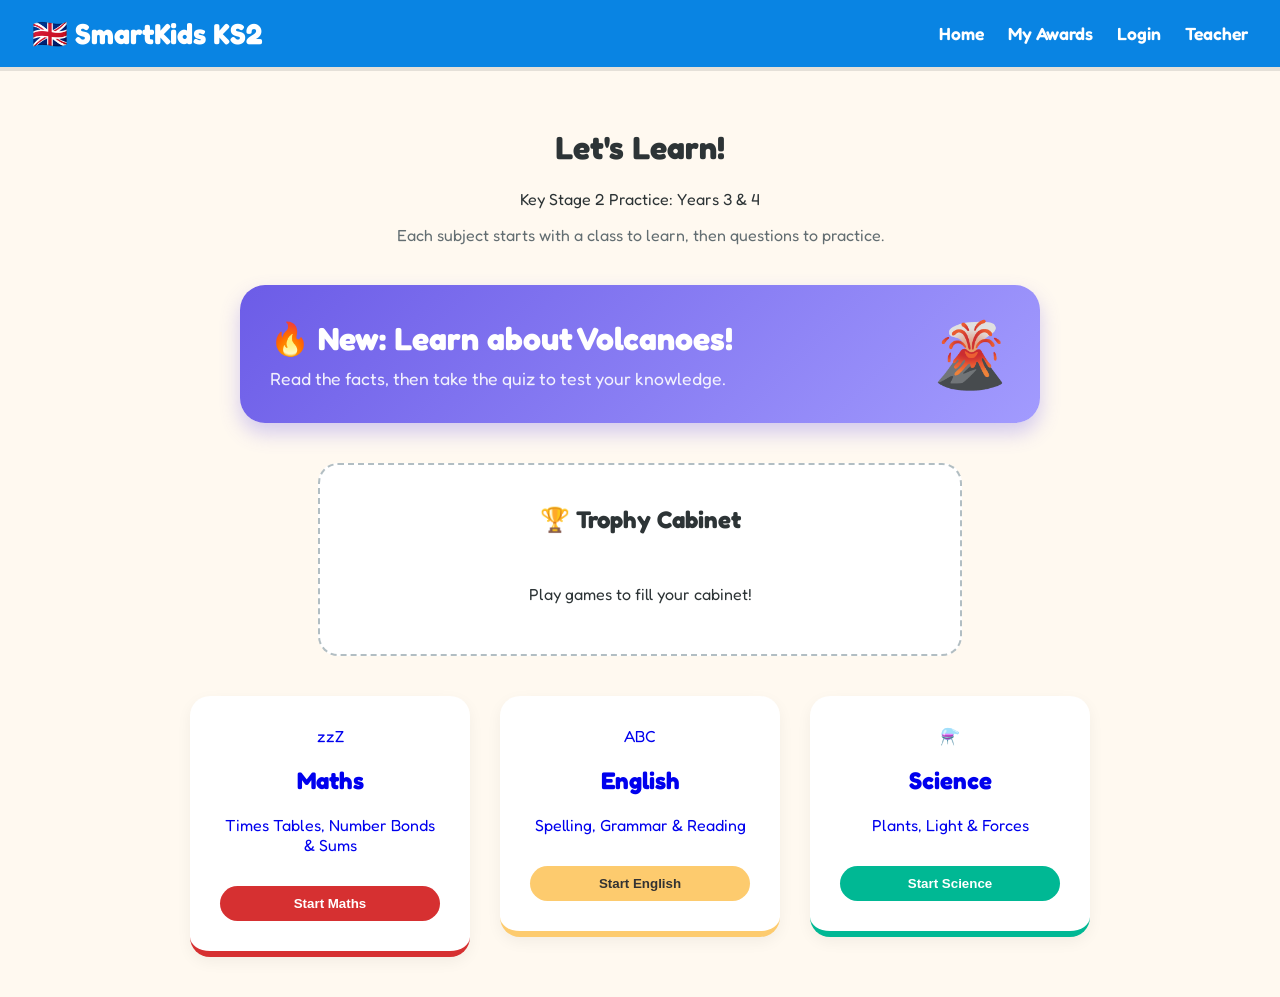
==== index.html @ 9d1cb2d1 "Initial commit: KS2 classes and quizzes" ====
<!DOCTYPE html>
<html lang="en">
<head>
    <meta charset="UTF-8">
    <meta name="viewport" content="width=device-width, initial-scale=1.0">
    <title>SmartKids UK - Key Stage 2</title>
    <link rel="stylesheet" href="styles.css">
    <link href="https://fonts.googleapis.com/css2?family=Fredoka:wght@400;600&display=swap" rel="stylesheet">
</head>
<body>
    <header>
        <div class="logo">🇬🇧 SmartKids KS2</div>
        <nav>
            <a href="index.html" class="active">Home</a>
            <a href="#awards">My Awards</a>
            <a href="login.html" id="loginLink">Login</a>
            <a href="teacher.html">Teacher</a>
        </nav>
    </header>

    <main>
        <div class="hero">
            <h1>Let's Learn!</h1>
            <p>Key Stage 2 Practice: Years 3 & 4</p>
            <p style="margin-top:8px;color:#636e72;">Each subject starts with a class to learn, then questions to practice.</p>
        </div>

        <!-- Featured Lesson -->
        <div class="featured-section">
            <a href="lesson_volcano.html" class="featured-card">
                <div class="featured-text">
                    <h2>🔥 New: Learn about Volcanoes!</h2>
                    <p>Read the facts, then take the quiz to test your knowledge.</p>
                </div>
                <div class="featured-icon">🌋</div>
            </a>
        </div>

        <!-- Trophy Cabinet -->
        <div id="awards" class="awards-section">
            <h2>🏆 Trophy Cabinet</h2>
            <div class="trophy-shelf" id="trophyShelf">
                <p>Complete lessons to win trophies!</p>
            </div>
        </div>

        <div class="subject-container">
            <!-- Maths Card -->
            <a href="maths.html" style="text-decoration: none;">
                <div class="card maths">
                    <div class="icon">zzZ</div>
                    <h2>Maths</h2>
                    <p>Times Tables, Number Bonds & Sums</p>
                    <button>Start Maths</button>
                </div>
            </a>

            <!-- English Card -->
            <a href="english.html" style="text-decoration: none;">
                <div class="card english">
                    <div class="icon">ABC</div>
                    <h2>English</h2>
                    <p>Spelling, Grammar & Reading</p>
                    <button>Start English</button>
                </div>
            </a>

            <!-- Science Card -->
            <a href="science.html" style="text-decoration: none;">
                <div class="card science">
                    <div class="icon">⚗️</div>
                    <h2>Science</h2>
                    <p>Plants, Light & Forces</p>
                    <button>Start Science</button>
                </div>
            </a>
        </div>
    </main>

    <script>
        // Load Awards
        const mScore = parseInt(localStorage.getItem('mathsScore') || 0);
        const eScore = parseInt(localStorage.getItem('englishScore') || 0);
        const sScore = parseInt(localStorage.getItem('scienceScore') || 0);
        const mQ = parseInt(localStorage.getItem('mathsQuestions') || 0);
        const eQ = parseInt(localStorage.getItem('englishQuestions') || 0);
        const sQ = parseInt(localStorage.getItem('scienceQuestions') || 0);
        const studentName = localStorage.getItem('studentName');
        if (studentName) {
            const link = document.getElementById('loginLink');
            if (link) link.textContent = "Logged in: " + studentName;
        }
        
        const shelf = document.getElementById('trophyShelf');
        let trophies = "";
        
        // Maths Awards
        if (mScore >= 50) trophies += '<div class="trophy bronze" title="Maths Bronze">🥉<br><small>Maths</small></div>';
        if (mScore >= 100) trophies += '<div class="trophy silver" title="Maths Silver">🥈<br><small>Maths</small></div>';
        if (mScore >= 200) trophies += '<div class="trophy gold" title="Maths Gold">🥇<br><small>Maths</small></div>';
        const mMilestones = Math.floor(mQ/15);
        if (mMilestones > 0) trophies += `<div class="trophy bronze" title="Maths Q Milestone">🎖️<br><small>Q${mMilestones*15}</small></div>`;

        // English Awards
        if (eScore >= 50) trophies += '<div class="trophy bronze" title="English Bronze">🥉<br><small>English</small></div>';
        if (eScore >= 100) trophies += '<div class="trophy silver" title="English Silver">🥈<br><small>English</small></div>';
        if (eScore >= 200) trophies += '<div class="trophy gold" title="English Gold">🥇<br><small>English</small></div>';
        const eMilestones = Math.floor(eQ/15);
        if (eMilestones > 0) trophies += `<div class="trophy bronze" title="English Q Milestone">🎖️<br><small>Q${eMilestones*15}</small></div>`;

        // Science Awards
        if (sScore >= 50) trophies += '<div class="trophy bronze" title="Science Bronze">🥉<br><small>Science</small></div>';
        if (sScore >= 100) trophies += '<div class="trophy silver" title="Science Silver">🥈<br><small>Science</small></div>';
        if (sScore >= 200) trophies += '<div class="trophy gold" title="Science Gold">🥇<br><small>Science</small></div>';
        const sMilestones = Math.floor(sQ/15);
        if (sMilestones > 0) trophies += `<div class="trophy bronze" title="Science Q Milestone">🎖️<br><small>Q${sMilestones*15}</small></div>`;
        
        if (trophies) {
            shelf.innerHTML = trophies;
        } else {
            shelf.innerHTML = "<p>Play games to fill your cabinet!</p>";
        }
    </script>
</body>
</html>
---- styles.css ----
:root {
    --bg-color: #FFF9F0;
    --text-color: #2D3436;
    --header-bg: #0984e3;      /* Royal Blue */
    --maths-color: #d63031;    /* Red */
    --english-color: #fdcb6e;  /* Yellow */
    --science-color: #00b894;  /* Green */
}

body {
    font-family: 'Fredoka', sans-serif;
    background-color: var(--bg-color);
    color: var(--text-color);
    margin: 0;
    padding: 0;
}

header {
    background-color: var(--header-bg);
    padding: 1rem 2rem;
    display: flex;
    justify-content: space-between;
    align-items: center;
    color: white;
    box-shadow: 0 4px 0 rgba(0,0,0,0.1);
}

.logo { font-size: 1.8rem; font-weight: bold; }

nav a {
    color: white;
    text-decoration: none;
    margin-left: 20px;
    font-weight: 600;
    font-size: 1.1rem;
}

main { max-width: 900px; margin: 0 auto; padding: 40px 20px; text-align: center; }

.awards-section {
    background: white;
    padding: 20px;
    border-radius: 20px;
    margin: 20px auto;
    max-width: 600px;
    border: 2px dashed #b2bec3;
}
.trophy-shelf { display: flex; justify-content: center; gap: 20px; min-height: 80px; align-items: center; }
.trophy { font-size: 2.5rem; text-align: center; font-size: 1rem; }

.subject-container { display: flex; justify-content: center; gap: 30px; flex-wrap: wrap; margin-top: 40px; }

.card {
    background: white;
    padding: 30px;
    width: 220px;
    border-radius: 20px;
    box-shadow: 0 5px 15px rgba(0,0,0,0.05);
    transition: transform 0.2s;
    border-bottom: 6px solid #ddd;
    cursor: pointer;
}
.card:hover { transform: translateY(-8px); }
.card.maths { border-color: var(--maths-color); }
.card.english { border-color: var(--english-color); }
.card.science { border-color: var(--science-color); }

.card button {
    margin-top: 15px;
    border: none;
    padding: 10px 20px;
    border-radius: 20px;
    font-weight: bold;
    color: white;
    cursor: pointer;
    width: 100%;
}
.card.maths button { background: var(--maths-color); }
.card.english button { background: var(--english-color); color: #333; }
.card.science button { background: var(--science-color); }

/* Game Area */
.game-area {
    background: white;
    padding: 40px;
    border-radius: 30px;
    max-width: 500px;
    margin: 0 auto;
    border: 4px solid var(--maths-color);
    box-shadow: 0 10px 20px rgba(0,0,0,0.05);
}

.score-board { display: flex; justify-content: space-between; font-weight: bold; margin-bottom: 15px; font-size: 1.2rem; }
#question { font-size: 3rem; margin: 30px 0; }
input { font-size: 2rem; padding: 10px; width: 150px; text-align: center; border-radius: 10px; border: 2px solid #ccc; font-family: inherit; }
.check-btn { width: 100%; padding: 15px; font-size: 1.3rem; background: var(--maths-color); color: white; border: none; border-radius: 15px; margin-top: 20px; cursor: pointer; }
.feedback { font-size: 1.5rem; margin-top: 20px; height: 30px; font-weight: bold; }
.correct { color: #00b894; }
.wrong { color: #d63031; }

/* Multiple Choice Grid */
.options-grid {
    display: grid;
    grid-template-columns: 1fr 1fr;
    gap: 15px;
    margin-top: 20px;
}
.option-btn {
    padding: 20px;
    font-size: 1.2rem;
    border: 3px solid #dfe6e9;
    background: white;
    border-radius: 15px;
    cursor: pointer;
    font-weight: bold;
    color: var(--text-color);
    transition: all 0.2s;
    font-family: inherit;
}
.option-btn:hover {
    background: #f1f2f6;
    border-color: #b2bec3;
    transform: translateY(-3px);
}
.option-btn:active {
    transform: translateY(2px);
}

/* Lesson Layouts */
.lesson-card {
    background: white;
    padding: 40px;
    border-radius: 30px;
    max-width: 700px;
    margin: 0 auto;
    box-shadow: 0 10px 20px rgba(0,0,0,0.1);
    text-align: left;
}

.lesson-header {
    text-align: center;
    margin-bottom: 30px;
    border-bottom: 2px solid #eee;
    padding-bottom: 20px;
}

.fact-box {
    background: #f1f2f6;
    padding: 20px;
    border-radius: 15px;
    margin-bottom: 20px;
    border-left: 5px solid var(--science-color);
}

.fact-box h3 { margin-top: 0; color: #2d3436; }
.highlight { font-weight: bold; padding: 2px 5px; border-radius: 5px; color: white; }
.highlight.red { background: #d63031; }
.highlight.orange { background: #e17055; }

.start-quiz-btn {
    display: block;
    width: 100%;
    padding: 20px;
    font-size: 1.5rem;
    background: var(--science-color);
    color: white;
    border: none;
    border-radius: 15px;
    cursor: pointer;
    font-weight: bold;
    margin-top: 30px;
    transition: transform 0.2s;
}
.start-quiz-btn:hover { transform: scale(1.02); }

/* Featured Lesson on Home */
.featured-section {
    margin: 40px auto;
    max-width: 800px;
    text-align: left;
}
.featured-card {
    background: linear-gradient(135deg, #6c5ce7, #a29bfe);
    color: white;
    padding: 30px;
    border-radius: 25px;
    display: flex;
    align-items: center;
    justify-content: space-between;
    box-shadow: 0 10px 20px rgba(108, 92, 231, 0.3);
    cursor: pointer;
    text-decoration: none;
    transition: transform 0.3s;
}
.featured-card:hover { transform: translateY(-5px); }
.featured-text h2 { margin: 0 0 10px 0; font-size: 2rem; }
.featured-text p { margin: 0; font-size: 1.1rem; opacity: 0.9; }
.featured-icon { font-size: 4rem; }

/* Lesson Images */
.lesson-img {
    width: 100%;
    max-height: 250px;
    object-fit: cover;
    border-radius: 10px;
    margin-top: 15px;
    box-shadow: 0 4px 8px rgba(0,0,0,0.1);
}

.quiz-image {
    max-width: 100%;
    max-height: 250px;
    border-radius: 15px;
    box-shadow: 0 5px 15px rgba(0,0,0,0.15);
    border: 3px solid white;
}

.tip-box {
    background: #e8f5fd;
    border: 2px solid #81d4fa;
    color: #2d3436;
    padding: 14px;
    border-radius: 12px;
    font-size: 1rem;
    margin-bottom: 15px;
}
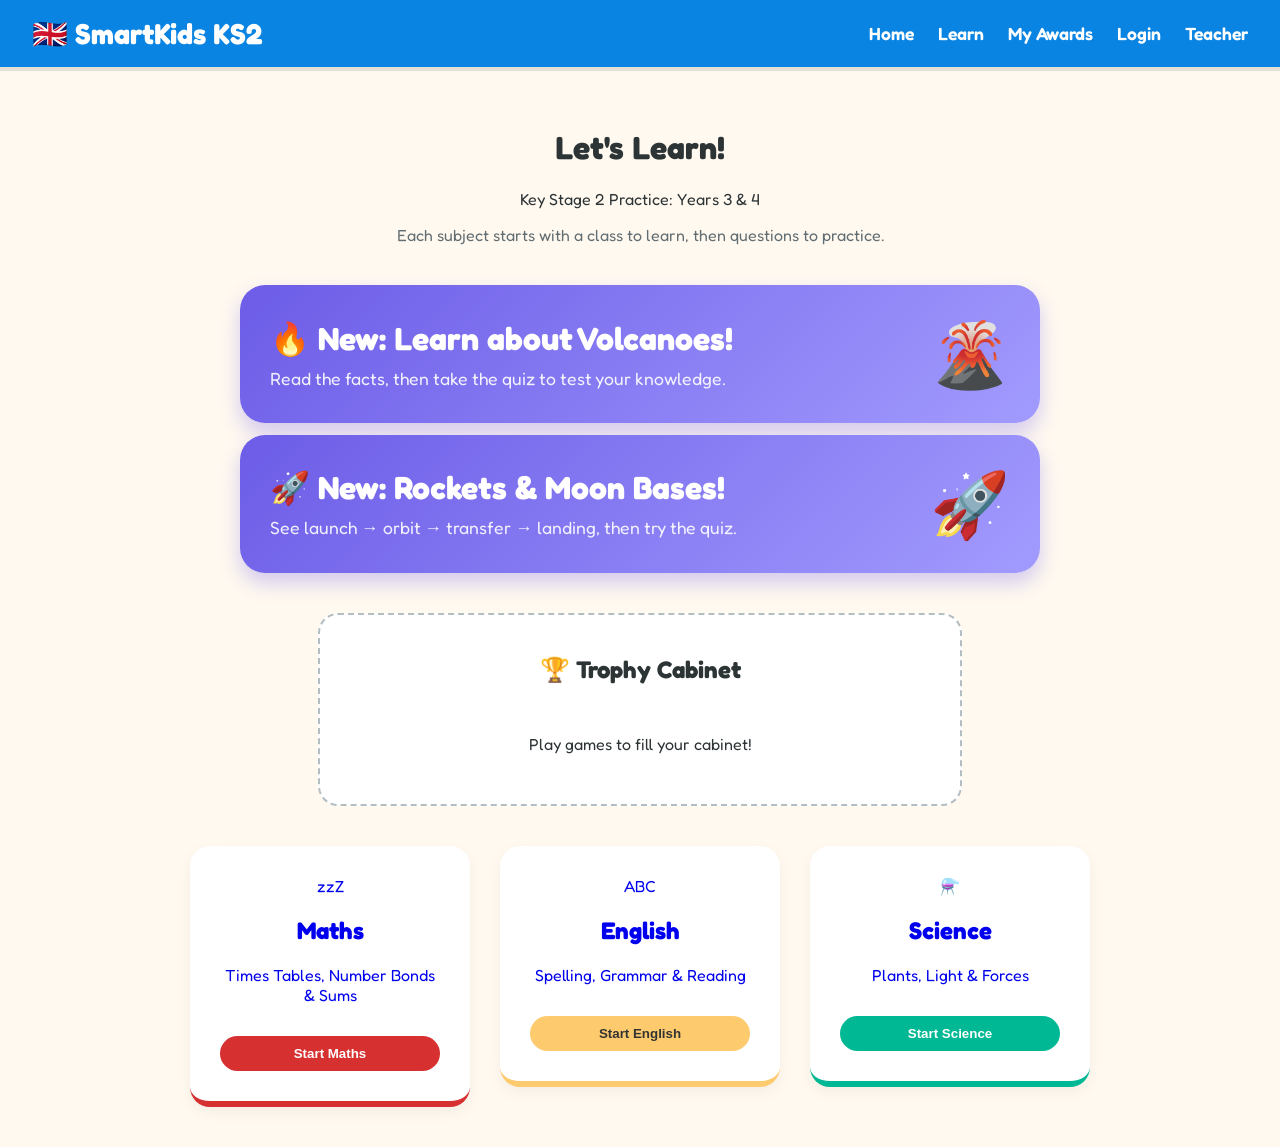
==== commit 88420094: "feat(rockets): add Thrust Lab, Build-a-Rocket activity, Rockets badge, more SVGs and nav links" ====
--- a/index.html
+++ b/index.html
@@ -12,6 +12,7 @@
         <div class="logo">🇬🇧 SmartKids KS2</div>
         <nav>
             <a href="index.html" class="active">Home</a>
+            <a href="learn.html">Learn</a>
             <a href="#awards">My Awards</a>
             <a href="login.html" id="loginLink">Login</a>
             <a href="teacher.html">Teacher</a>
@@ -33,6 +34,13 @@
                     <p>Read the facts, then take the quiz to test your knowledge.</p>
                 </div>
                 <div class="featured-icon">🌋</div>
+            </a>
+            <a href="lesson_rockets.html" class="featured-card" style="margin-top:12px;">
+                <div class="featured-text">
+                    <h2>🚀 New: Rockets & Moon Bases!</h2>
+                    <p>See launch → orbit → transfer → landing, then try the quiz.</p>
+                </div>
+                <div class="featured-icon">🚀</div>
             </a>
         </div>
 
@@ -115,6 +123,9 @@
         const sMilestones = Math.floor(sQ/15);
         if (sMilestones > 0) trophies += `<div class="trophy bronze" title="Science Q Milestone">🎖️<br><small>Q${sMilestones*15}</small></div>`;
         
+        const rocketsBadge = localStorage.getItem('badgeRockets');
+        if (rocketsBadge) trophies += '<div class="trophy gold" title="Rockets Badge">🚀<br><small>Rockets</small></div>';
+        
         if (trophies) {
             shelf.innerHTML = trophies;
         } else {
